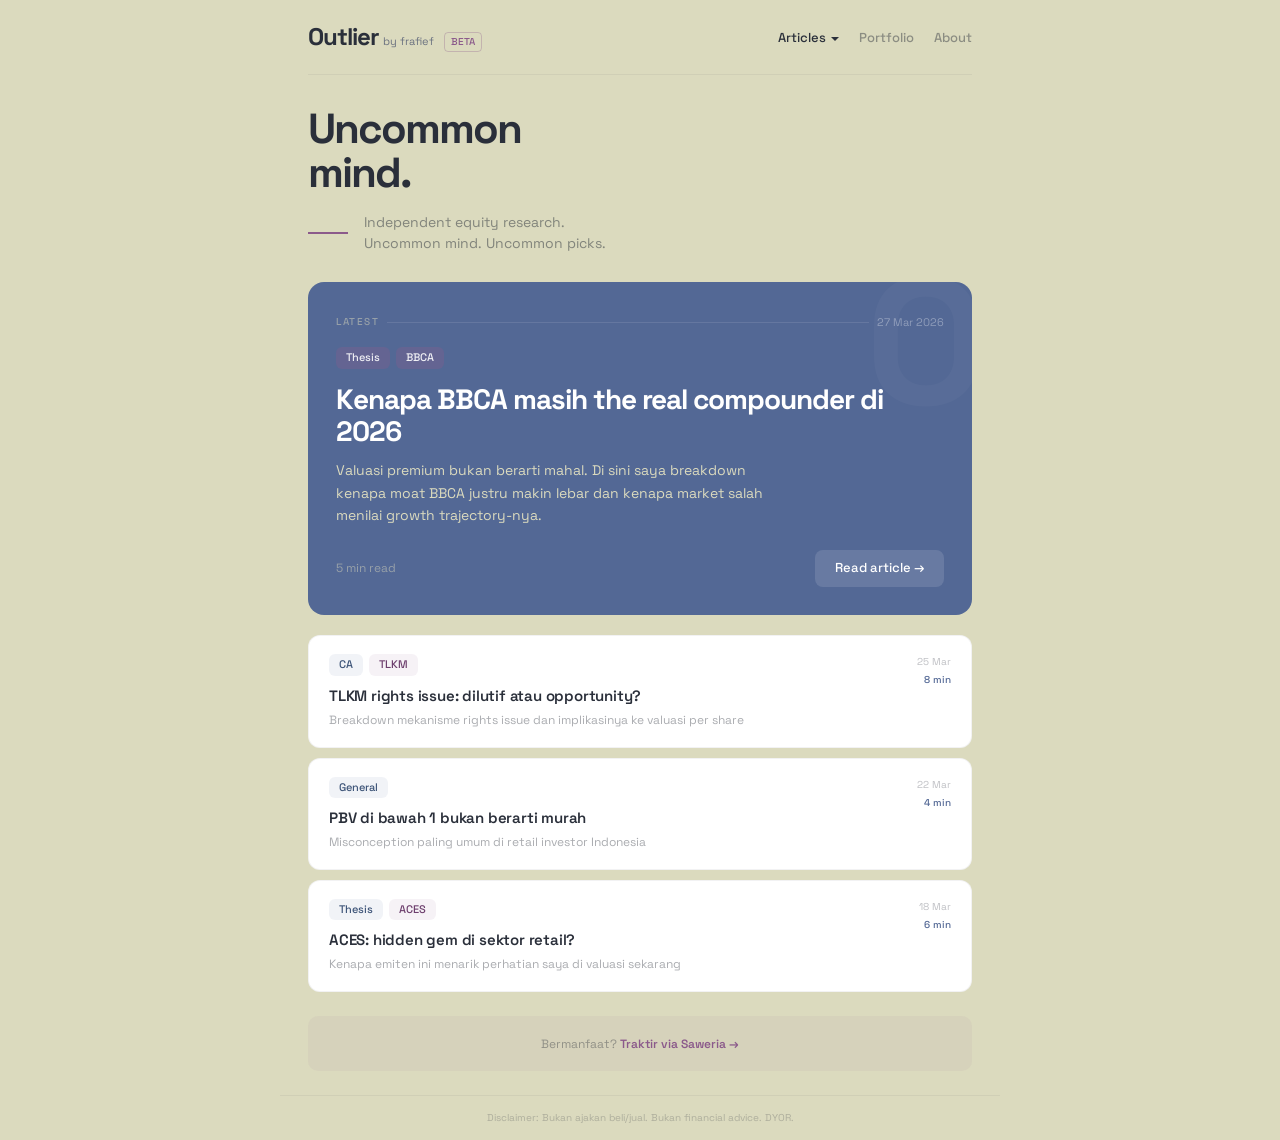
==== index.html @ f0b816c3 "first commit" ====
<!DOCTYPE html>
<html lang="id">
<head>
  <meta charset="UTF-8">
  <meta name="viewport" content="width=device-width, initial-scale=1.0">
  <title>Outlier by frafief — Uncommon mind. Uncommon picks.</title>
  <meta name="description" content="Independent equity research dari perspektif yang nggak mainstream. Thesis, analisa emiten, dan insight corporate action.">
  <meta property="og:title" content="Outlier by frafief">
  <meta property="og:description" content="Uncommon mind. Uncommon picks. Independent equity research.">
  <meta property="og:type" content="website">
  <link rel="stylesheet" href="assets/css/style.css">
  <!-- AdSense placeholder — uncomment after custom domain -->
  <!-- <script async src="https://pagead2.googlesyndication.com/pagead/js/adsbygoogle.js?client=ca-pub-XXXX" crossorigin="anonymous"></script> -->
</head>
<body>

  <!-- Navigation -->
  <nav class="nav">
    <div class="nav-inner">
      <a href="index.html" class="nav-logo">
        <span class="nav-logo-text">Outlier</span> <span class="nav-logo-sub">by frafief</span>
        <span class="nav-beta">BETA</span>
      </a>
      <button class="nav-hamburger" aria-label="Menu">
        <span></span><span></span><span></span>
      </button>
      <ul class="nav-links">
        <li class="nav-dropdown">
          <a href="articles/index.html" class="active">Articles</a>
          <ul class="dropdown-menu">
            <li><a href="articles/index.html?tag=thesis"><span class="tag-dot tag-dot--thesis"></span>Thesis</a></li>
            <li><a href="articles/index.html?tag=ca"><span class="tag-dot tag-dot--ca"></span>Corporate Action</a></li>
            <li><a href="articles/index.html?tag=general"><span class="tag-dot tag-dot--general"></span>General</a></li>
          </ul>
        </li>
        <li><a href="portfolio/">Portfolio</a></li>
        <li><a href="about.html">About</a></li>
      </ul>
    </div>
  </nav>

  <main class="container">

    <!-- Hero -->
    <section class="hero">
      <h1>Uncommon<br>mind.</h1>
      <div class="hero-sub">
        <div class="hero-line"></div>
        <p>Independent equity research.<br>Uncommon mind. Uncommon picks.</p>
      </div>
    </section>

    <!-- Featured Article -->
    <a href="articles/contoh-thesis-bbca.html" class="featured-card fade-up">
      <div class="featured-header">
        <span class="featured-label">Latest</span>
        <div class="featured-divider"></div>
        <span class="featured-date">27 Mar 2026</span>
      </div>
      <div class="featured-tags">
        <span class="tag">Thesis</span>
        <span class="tag">BBCA</span>
      </div>
      <h2>Kenapa BBCA masih the real compounder di 2026</h2>
      <p class="excerpt">Valuasi premium bukan berarti mahal. Di sini saya breakdown kenapa moat BBCA justru makin lebar dan kenapa market salah menilai growth trajectory-nya.</p>
      <div class="featured-footer">
        <span class="featured-meta">5 min read</span>
        <span class="featured-cta">Read article →</span>
      </div>
    </a>

    <!-- Article List -->
    <div class="articles-list">

      <a href="articles/contoh-ca-tlkm.html" class="article-card fade-up" data-tags="ca,tlkm">
        <div class="article-card-inner">
          <div class="article-card-content">
            <div class="tags">
              <span class="tag tag--category">CA</span>
              <span class="tag tag--emiten">TLKM</span>
            </div>
            <h3>TLKM rights issue: dilutif atau opportunity?</h3>
            <p class="excerpt">Breakdown mekanisme rights issue dan implikasinya ke valuasi per share</p>
          </div>
          <div class="article-card-meta">
            <span class="date">25 Mar</span>
            <span class="read-time">8 min</span>
          </div>
        </div>
      </a>

      <a href="articles/contoh-general-pbv.html" class="article-card fade-up" data-tags="general">
        <div class="article-card-inner">
          <div class="article-card-content">
            <div class="tags">
              <span class="tag tag--category">General</span>
            </div>
            <h3>PBV di bawah 1 bukan berarti murah</h3>
            <p class="excerpt">Misconception paling umum di retail investor Indonesia</p>
          </div>
          <div class="article-card-meta">
            <span class="date">22 Mar</span>
            <span class="read-time">4 min</span>
          </div>
        </div>
      </a>

      <a href="articles/contoh-thesis-aces.html" class="article-card fade-up" data-tags="thesis,aces">
        <div class="article-card-inner">
          <div class="article-card-content">
            <div class="tags">
              <span class="tag tag--category">Thesis</span>
              <span class="tag tag--emiten">ACES</span>
            </div>
            <h3>ACES: hidden gem di sektor retail?</h3>
            <p class="excerpt">Kenapa emiten ini menarik perhatian saya di valuasi sekarang</p>
          </div>
          <div class="article-card-meta">
            <span class="date">18 Mar</span>
            <span class="read-time">6 min</span>
          </div>
        </div>
      </a>

    </div>

    <!-- Saweria -->
    <div class="saweria-cta">
      <span>Bermanfaat? </span>
      <a href="https://saweria.co/frafief" target="_blank" rel="noopener">Traktir via Saweria →</a>
    </div>

  </main>

  <!-- Footer -->
  <footer class="footer container">
    <p>Disclaimer: Bukan ajakan beli/jual. Bukan financial advice. DYOR.</p>
  </footer>

  <script src="assets/js/main.js"></script>
</body>
</html>
---- assets/css/style.css ----
/* OUTLIER by frafief — Uncommon mind. Uncommon picks. */
@import url('https://fonts.googleapis.com/css2?family=Space+Grotesk:wght@400;500;600;700&display=swap');
:root{--ucla-blue:#536895;--pearl:#DBDABE;--magenta:#8B5A8B;--dark:#2a2f3a;--white:#fff;--off-white:#f5f4ee;--muted:#6b7280;--light-border:rgba(42,47,58,.06);--blue-tint:rgba(83,104,149,.08);--magenta-tint:rgba(139,90,139,.08);--blue-text:#3d5478;--magenta-text:#6d3f6d;--max-width:720px;--page-pad:28px;--font:'Space Grotesk',-apple-system,sans-serif}
*,*::before,*::after{box-sizing:border-box;margin:0;padding:0}
html{scroll-behavior:smooth;-webkit-font-smoothing:antialiased;-moz-osx-font-smoothing:grayscale}
body{font-family:var(--font);font-size:14px;line-height:1.6;color:var(--dark);background:var(--pearl);min-height:100vh}
a{color:inherit;text-decoration:none}
img{max-width:100%;display:block}
.container{max-width:var(--max-width);margin:0 auto;padding:0 var(--page-pad)}

/* NAV */
.nav{position:sticky;top:0;z-index:100;background:var(--pearl)}
.nav-inner{max-width:var(--max-width);margin:0 auto;padding:18px var(--page-pad);display:flex;justify-content:space-between;align-items:center}
.nav-logo{display:flex;align-items:baseline;gap:4px}
.nav-logo-text{font-weight:700;font-size:24px;letter-spacing:-1px;color:var(--dark)}
.nav-logo-sub{font-weight:400;font-size:11px;color:var(--muted)}
.nav-beta{font-size:10px;color:var(--magenta);font-weight:500;border:1px solid rgba(139,90,139,.3);padding:1px 6px;border-radius:4px;margin-left:6px}
.nav-links{display:flex;gap:20px;align-items:center;list-style:none}
.nav-links li{position:relative}
.nav-links a{font-size:13px;font-weight:500;color:rgba(42,47,58,.45);transition:color .2s}
.nav-links a:hover,.nav-links a.active{color:var(--dark)}
.nav-dropdown{position:relative}
.nav-dropdown>a{cursor:pointer}
.nav-dropdown>a::after{content:'';display:inline-block;width:0;height:0;border-left:4px solid transparent;border-right:4px solid transparent;border-top:4px solid currentColor;margin-left:5px;vertical-align:middle;transition:transform .2s}
.dropdown-menu{position:absolute;top:calc(100% + 8px);left:50%;transform:translateX(-50%) translateY(4px);background:var(--white);border:.5px solid var(--light-border);border-radius:10px;padding:6px;min-width:180px;opacity:0;visibility:hidden;transition:opacity .2s,visibility .2s,transform .2s;box-shadow:0 8px 24px rgba(42,47,58,.08);list-style:none}
.dropdown-menu li a{display:block;padding:8px 14px;font-size:13px;font-weight:500;color:var(--dark);border-radius:6px;transition:background .15s}
.dropdown-menu li a:hover{background:var(--off-white)}
.dropdown-menu li a .tag-dot{display:inline-block;width:6px;height:6px;border-radius:50%;margin-right:8px;vertical-align:middle}
.tag-dot--thesis{background:var(--ucla-blue)}
.tag-dot--ca{background:var(--magenta)}
.tag-dot--general{background:var(--muted)}
@media(min-width:769px){.nav-dropdown:hover .dropdown-menu{opacity:1;visibility:visible;transform:translateX(-50%) translateY(0)}.nav-dropdown:hover>a::after{transform:rotate(180deg)}}
.dropdown-menu.show{opacity:1;visibility:visible;transform:translateX(-50%) translateY(0)}
.nav-hamburger{display:none;background:none;border:none;cursor:pointer;padding:4px}
.nav-hamburger span{display:block;width:20px;height:2px;background:var(--dark);margin:4px 0;transition:all .3s;border-radius:1px}
@media(max-width:768px){.nav-hamburger{display:block}.nav-links{display:none;position:absolute;top:100%;left:0;right:0;background:var(--pearl);flex-direction:column;padding:12px var(--page-pad) 20px;gap:4px;border-bottom:1px solid rgba(42,47,58,.06)}.nav-links.open{display:flex}.nav-links a{font-size:15px;padding:8px 0}.dropdown-menu{position:static;transform:none;box-shadow:none;border:none;background:transparent;padding:0 0 0 12px;min-width:auto;opacity:0;visibility:hidden;max-height:0;overflow:hidden;transition:all .3s}.dropdown-menu.show{opacity:1;visibility:visible;max-height:200px;transform:none}.dropdown-menu li a{padding:6px 14px;font-size:14px}}

/* HERO */
.hero{padding:32px 0 28px;border-top:1px solid rgba(42,47,58,.06)}
.hero h1{font-size:42px;font-weight:700;line-height:1.05;letter-spacing:-2px;color:var(--dark);margin-bottom:16px}
.hero-sub{display:flex;gap:16px;align-items:center}
.hero-line{width:40px;height:2px;background:var(--magenta);flex-shrink:0}
.hero-sub p{font-size:14px;color:rgba(42,47,58,.5);line-height:1.5}

/* FEATURED CARD */
.featured-card{display:block;background:var(--ucla-blue);border-radius:16px;padding:32px 28px 28px;position:relative;overflow:hidden;margin-bottom:20px;transition:transform .2s;color:var(--white)}
.featured-card:hover{transform:translateY(-2px)}
.featured-card::before{content:'O';position:absolute;top:-30px;right:-15px;font-size:180px;font-weight:800;color:rgba(255,255,255,.03);line-height:1;pointer-events:none;z-index:0}
.featured-header{display:flex;align-items:center;gap:8px;margin-bottom:16px;position:relative;z-index:1}
.featured-label{font-size:10px;text-transform:uppercase;letter-spacing:1.5px;color:rgba(219,218,190,.5);font-weight:500}
.featured-divider{flex:1;height:.5px;background:rgba(255,255,255,.1)}
.featured-date{font-size:11px;color:rgba(255,255,255,.35)}
.featured-tags{display:flex;gap:6px;margin-bottom:14px;position:relative;z-index:1}
.featured-card h2{font-size:28px;font-weight:700;color:var(--white);letter-spacing:-1px;line-height:1.15;margin-bottom:12px;position:relative;z-index:1}
.featured-card .excerpt{font-size:14px;color:var(--pearl);line-height:1.6;margin-bottom:24px;max-width:440px;position:relative;z-index:1}
.featured-footer{display:flex;justify-content:space-between;align-items:center;position:relative;z-index:1}
.featured-meta{font-size:12px;color:rgba(219,218,190,.5)}
.featured-cta{background:rgba(255,255,255,.12);color:var(--white);padding:8px 20px;border-radius:8px;font-size:13px;font-weight:500;transition:background .2s}
.featured-cta:hover{background:rgba(255,255,255,.2)}

/* ARTICLE CARDS */
.articles-list{display:flex;flex-direction:column;gap:10px;margin-bottom:24px}
.article-card{display:block;background:var(--white);border-radius:12px;padding:18px 20px;border:.5px solid var(--light-border);transition:transform .2s,box-shadow .2s}
.article-card:hover{transform:translateY(-1px);box-shadow:0 4px 16px rgba(42,47,58,.06)}
.article-card-inner{display:flex;justify-content:space-between;align-items:flex-start}
.article-card-content{flex:1}
.article-card-meta{text-align:right;margin-left:16px;flex-shrink:0}
.article-card-meta .date{font-size:10px;color:rgba(42,47,58,.3);display:block}
.article-card-meta .read-time{font-size:10px;color:var(--ucla-blue);font-weight:500;display:block;margin-top:2px}
.article-card h3{font-size:15px;font-weight:600;letter-spacing:-.2px;color:var(--dark);margin-bottom:4px}
.article-card .excerpt{font-size:12px;color:rgba(42,47,58,.4);line-height:1.4}

/* TAGS */
.tags{display:flex;gap:6px;flex-wrap:wrap;margin-bottom:8px}
.tag{padding:2px 10px;border-radius:6px;font-size:11px;font-weight:500;display:inline-block}
.tag--category{background:var(--blue-tint);color:var(--blue-text)}
.tag--emiten{background:var(--magenta-tint);color:var(--magenta-text)}
.featured-card .tag{background:rgba(139,90,139,.3);color:rgba(255,255,255,.9)}
.tag--wp{background:var(--ucla-blue);color:var(--white);font-size:10px;letter-spacing:.3px}

/* TAG FILTER */
.tag-filter{display:flex;gap:6px;flex-wrap:wrap;margin-bottom:24px}
.tag-filter-btn{background:var(--white);color:var(--ucla-blue);padding:6px 16px;border-radius:8px;font-size:12px;font-weight:500;border:1px solid rgba(83,104,149,.15);cursor:pointer;font-family:var(--font);transition:all .2s}
.tag-filter-btn:hover,.tag-filter-btn.active{background:var(--ucla-blue);color:var(--white);border-color:var(--ucla-blue)}
.tag-filter-btn--emiten{color:var(--magenta);border-color:rgba(139,90,139,.15)}
.tag-filter-btn--emiten:hover,.tag-filter-btn--emiten.active{background:var(--magenta);color:var(--white);border-color:var(--magenta)}

/* SAWERIA */
.saweria-cta{background:rgba(139,90,139,.06);border-radius:10px;text-align:center;padding:16px;margin-bottom:24px}
.saweria-cta span{font-size:12px;color:rgba(42,47,58,.4)}
.saweria-cta a{font-size:12px;color:var(--magenta);font-weight:600;transition:opacity .2s}
.saweria-cta a:hover{opacity:.7}

/* FOOTER */
.footer{padding:14px 0;border-top:1px solid rgba(42,47,58,.06);text-align:center;margin-top:20px}
.footer p{font-size:10px;color:rgba(42,47,58,.25)}

/* ARTICLE PAGE */
.article-page{padding:32px 0}
.article-page header{margin-bottom:32px}
.article-page header h1{font-size:32px;font-weight:700;letter-spacing:-1.2px;line-height:1.15;color:var(--dark);margin-bottom:12px}
.article-page .meta{font-size:12px;color:var(--muted)}
.article-page .content{font-size:16px;line-height:1.75;color:var(--dark)}
.article-page .content h2{font-size:22px;font-weight:700;letter-spacing:-.5px;margin:40px 0 16px;color:var(--dark)}
.article-page .content h3{font-size:18px;font-weight:600;letter-spacing:-.3px;margin:32px 0 12px;color:var(--dark)}
.article-page .content p{margin-bottom:20px}
.article-page .content strong{font-weight:600}
.article-page .content blockquote{border-left:3px solid var(--magenta);padding:12px 20px;margin:24px 0;background:rgba(139,90,139,.04);border-radius:0 8px 8px 0;font-style:italic;color:rgba(42,47,58,.7)}
.article-page .content ul,.article-page .content ol{margin:16px 0;padding-left:24px}
.article-page .content li{margin-bottom:8px}
.article-page .content code{background:var(--off-white);padding:2px 6px;border-radius:4px;font-size:14px;font-family:'SF Mono','Fira Code',monospace}
.article-page .content pre{background:var(--dark);color:var(--pearl);padding:20px;border-radius:10px;overflow-x:auto;margin:24px 0;font-size:13px;line-height:1.5}
.article-page .content pre code{background:none;padding:0;color:inherit}
.article-page .content table{width:100%;border-collapse:collapse;margin:24px 0;font-size:14px}
.article-page .content th{background:var(--off-white);font-weight:600;text-align:left;padding:10px 14px;border-bottom:2px solid rgba(42,47,58,.1)}
.article-page .content td{padding:10px 14px;border-bottom:1px solid rgba(42,47,58,.06)}
.data-box{background:var(--white);border:.5px solid var(--light-border);border-radius:12px;padding:20px;margin:24px 0}
.data-box .label{font-size:12px;color:var(--muted);text-transform:uppercase;letter-spacing:.5px;margin-bottom:4px}
.data-box .value{font-size:28px;font-weight:700;color:var(--dark);letter-spacing:-1px}
.data-box .note{font-size:12px;color:var(--muted);margin-top:4px}
.verdict-box{background:var(--ucla-blue);border-radius:12px;padding:24px;margin:32px 0;color:var(--white)}
.verdict-box h3{color:var(--white)!important;margin-top:0!important;margin-bottom:8px!important}
.verdict-box p{color:var(--pearl)}

/* ABOUT */
.about-page{padding:32px 0}
.about-page h1{font-size:32px;font-weight:700;letter-spacing:-1.2px;margin-bottom:8px}
.about-page .subtitle{font-size:14px;color:var(--muted);margin-bottom:32px}
.about-page h2{font-size:20px;font-weight:700;letter-spacing:-.5px;margin:32px 0 12px;color:var(--dark)}
.about-page p{font-size:15px;line-height:1.7;color:var(--dark);margin-bottom:16px}
.disclaimer-box{background:var(--white);border:.5px solid var(--light-border);border-radius:12px;padding:24px;margin-top:32px}
.disclaimer-box h3{font-size:14px;font-weight:600;color:var(--dark);margin-bottom:8px}
.disclaimer-box p{font-size:13px;color:var(--muted);line-height:1.6}

/* ANIMATIONS */
@keyframes fadeUp{from{opacity:0;transform:translateY(12px)}to{opacity:1;transform:translateY(0)}}
.fade-up{animation:fadeUp .5s ease forwards;opacity:0}
.fade-up:nth-child(1){animation-delay:.05s}
.fade-up:nth-child(2){animation-delay:.1s}
.fade-up:nth-child(3){animation-delay:.15s}
.fade-up:nth-child(4){animation-delay:.2s}
.fade-up:nth-child(5){animation-delay:.25s}
.sr-only{position:absolute;width:1px;height:1px;overflow:hidden;clip:rect(0,0,0,0);white-space:nowrap}
.article-card.hidden{display:none}

/* RESPONSIVE */
@media(max-width:640px){:root{--page-pad:20px}.hero h1{font-size:32px;letter-spacing:-1.5px}.featured-card{padding:24px 20px 20px}.featured-card h2{font-size:22px}.featured-card .excerpt{font-size:13px}.article-page header h1{font-size:26px}.article-page .content{font-size:15px}}
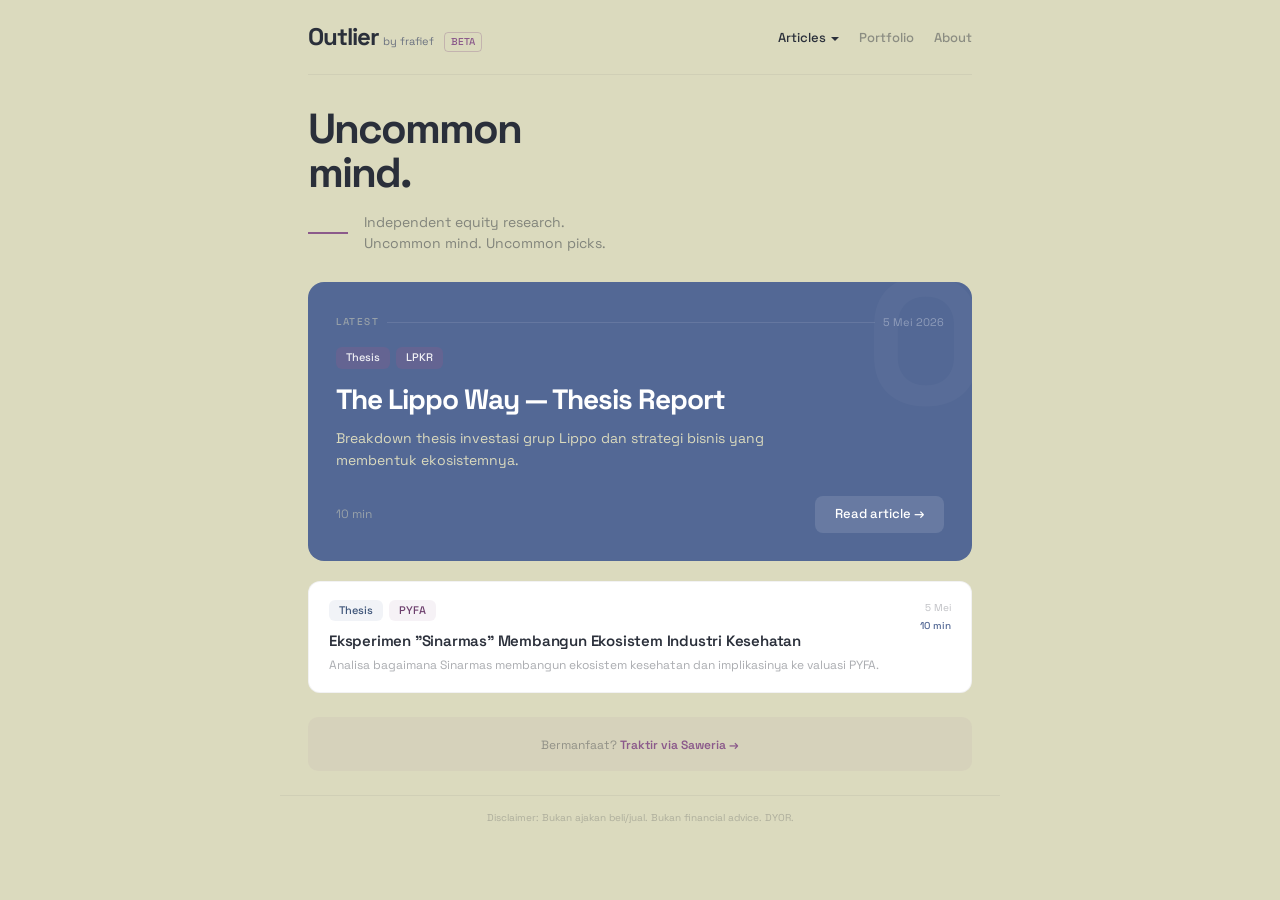
==== commit c2dbeaff: "add nav to articles, setup github actions, auto articles.json" ====
--- a/index.html
+++ b/index.html
@@ -50,79 +50,11 @@
       </div>
     </section>
 
-    <!-- Featured Article -->
-    <a href="articles/contoh-thesis-bbca.html" class="featured-card fade-up">
-      <div class="featured-header">
-        <span class="featured-label">Latest</span>
-        <div class="featured-divider"></div>
-        <span class="featured-date">27 Mar 2026</span>
-      </div>
-      <div class="featured-tags">
-        <span class="tag">Thesis</span>
-        <span class="tag">BBCA</span>
-      </div>
-      <h2>Kenapa BBCA masih the real compounder di 2026</h2>
-      <p class="excerpt">Valuasi premium bukan berarti mahal. Di sini saya breakdown kenapa moat BBCA justru makin lebar dan kenapa market salah menilai growth trajectory-nya.</p>
-      <div class="featured-footer">
-        <span class="featured-meta">5 min read</span>
-        <span class="featured-cta">Read article →</span>
-      </div>
-    </a>
+    <!-- Featured Article (auto dari articles.json) -->
+    <div id="featured-card-wrapper"></div>
 
-    <!-- Article List -->
-    <div class="articles-list">
-
-      <a href="articles/contoh-ca-tlkm.html" class="article-card fade-up" data-tags="ca,tlkm">
-        <div class="article-card-inner">
-          <div class="article-card-content">
-            <div class="tags">
-              <span class="tag tag--category">CA</span>
-              <span class="tag tag--emiten">TLKM</span>
-            </div>
-            <h3>TLKM rights issue: dilutif atau opportunity?</h3>
-            <p class="excerpt">Breakdown mekanisme rights issue dan implikasinya ke valuasi per share</p>
-          </div>
-          <div class="article-card-meta">
-            <span class="date">25 Mar</span>
-            <span class="read-time">8 min</span>
-          </div>
-        </div>
-      </a>
-
-      <a href="articles/contoh-general-pbv.html" class="article-card fade-up" data-tags="general">
-        <div class="article-card-inner">
-          <div class="article-card-content">
-            <div class="tags">
-              <span class="tag tag--category">General</span>
-            </div>
-            <h3>PBV di bawah 1 bukan berarti murah</h3>
-            <p class="excerpt">Misconception paling umum di retail investor Indonesia</p>
-          </div>
-          <div class="article-card-meta">
-            <span class="date">22 Mar</span>
-            <span class="read-time">4 min</span>
-          </div>
-        </div>
-      </a>
-
-      <a href="articles/contoh-thesis-aces.html" class="article-card fade-up" data-tags="thesis,aces">
-        <div class="article-card-inner">
-          <div class="article-card-content">
-            <div class="tags">
-              <span class="tag tag--category">Thesis</span>
-              <span class="tag tag--emiten">ACES</span>
-            </div>
-            <h3>ACES: hidden gem di sektor retail?</h3>
-            <p class="excerpt">Kenapa emiten ini menarik perhatian saya di valuasi sekarang</p>
-          </div>
-          <div class="article-card-meta">
-            <span class="date">18 Mar</span>
-            <span class="read-time">6 min</span>
-          </div>
-        </div>
-      </a>
-
-    </div>
+    <!-- Article List (auto dari articles.json) -->
+    <div class="articles-list" id="home-articles-list"></div>
 
     <!-- Saweria -->
     <div class="saweria-cta">
@@ -138,5 +70,73 @@
   </footer>
 
   <script src="assets/js/main.js"></script>
+  <script>
+    const MONTHS = ["Jan","Feb","Mar","Apr","Mei","Jun","Jul","Agu","Sep","Okt","Nov","Des"];
+
+    function formatDate(dateStr) {
+      const d = new Date(dateStr);
+      return d.getDate() + " " + MONTHS[d.getMonth()] + " " + d.getFullYear();
+    }
+
+    function formatDateShort(dateStr) {
+      const d = new Date(dateStr);
+      return d.getDate() + " " + MONTHS[d.getMonth()];
+    }
+
+    fetch("articles/articles.json")
+      .then(r => r.json())
+      .then(articles => {
+        if (!articles.length) return;
+
+        // Featured = artikel terbaru
+        const featured = articles[0];
+        document.getElementById("featured-card-wrapper").innerHTML = `
+          <a href="articles/${featured.file}" class="featured-card fade-up">
+            <div class="featured-header">
+              <span class="featured-label">Latest</span>
+              <div class="featured-divider"></div>
+              <span class="featured-date">${formatDate(featured.date)}</span>
+            </div>
+            <div class="featured-tags">
+              <span class="tag">${featured.tag.charAt(0).toUpperCase() + featured.tag.slice(1)}</span>
+              ${featured.emiten ? `<span class="tag">${featured.emiten}</span>` : ""}
+            </div>
+            <h2>${featured.title}</h2>
+            ${featured.excerpt ? `<p class="excerpt">${featured.excerpt}</p>` : ""}
+            <div class="featured-footer">
+              <span class="featured-meta">${featured.readtime || ""}</span>
+              <span class="featured-cta">Read article →</span>
+            </div>
+          </a>
+        `;
+
+        // Artikel lainnya (selain featured)
+        const rest = articles.slice(1);
+        if (rest.length === 0) return;
+
+        document.getElementById("home-articles-list").innerHTML = rest.map(a => `
+          <a href="articles/${a.file}" class="article-card fade-up">
+            <div class="article-card-inner">
+              <div class="article-card-content">
+                <div class="tags">
+                  <span class="tag tag--category">${a.tag.charAt(0).toUpperCase() + a.tag.slice(1)}</span>
+                  ${a.emiten ? `<span class="tag tag--emiten">${a.emiten}</span>` : ""}
+                </div>
+                <h3>${a.title}</h3>
+                ${a.excerpt ? `<p class="excerpt">${a.excerpt}</p>` : ""}
+              </div>
+              <div class="article-card-meta">
+                <span class="date">${formatDateShort(a.date)}</span>
+                <span class="read-time">${a.readtime || ""}</span>
+              </div>
+            </div>
+          </a>
+        `).join("");
+      })
+      .catch(() => {
+        document.getElementById("featured-card-wrapper").innerHTML = "";
+        document.getElementById("home-articles-list").innerHTML = "";
+      });
+  </script>
 </body>
 </html>
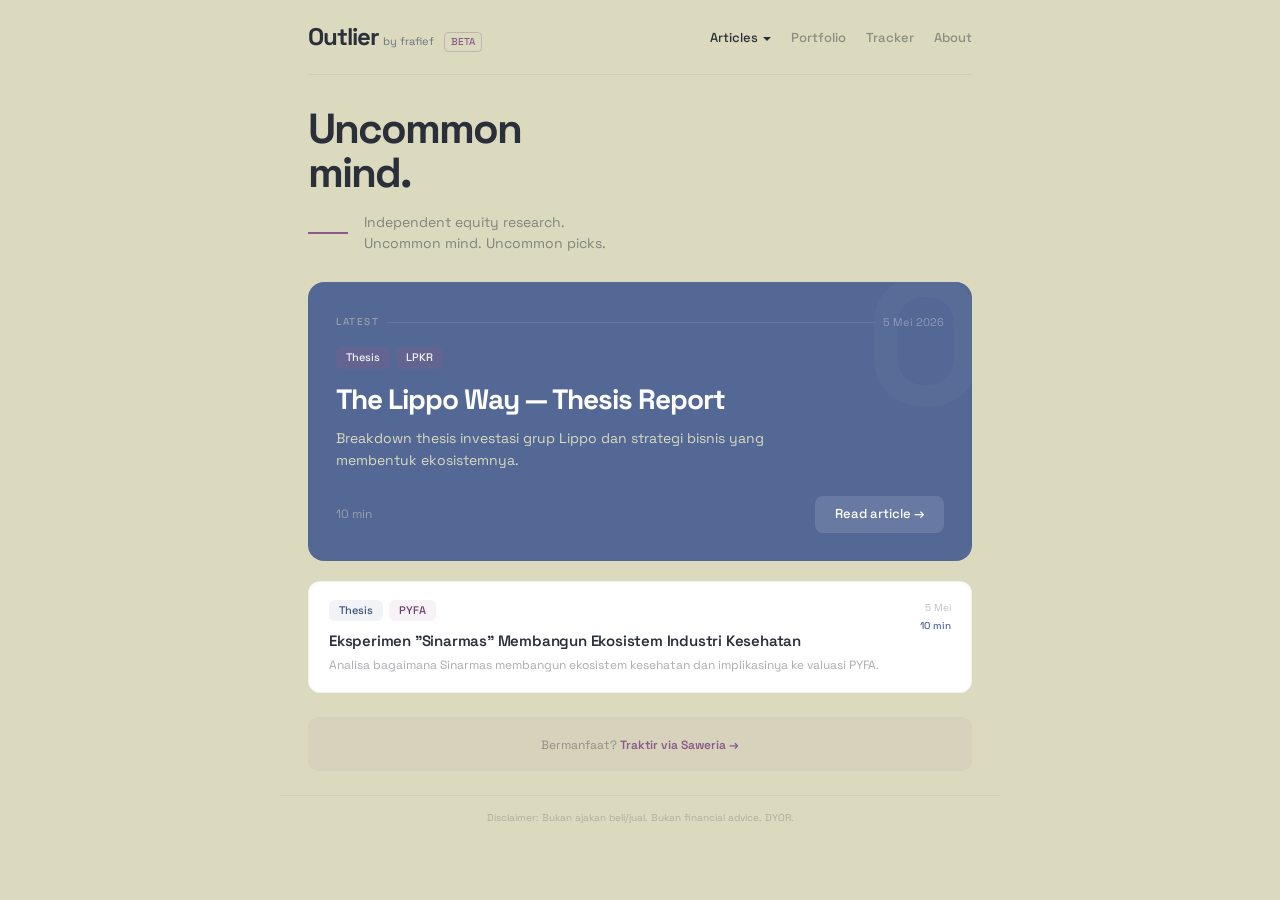
==== commit 00d6191e: "add tracker page, data folder, manifest workflow, nav tracker link" ====
--- a/index.html
+++ b/index.html
@@ -34,6 +34,7 @@
           </ul>
         </li>
         <li><a href="portfolio/">Portfolio</a></li>
+        <li><a href="portfolio/tracker.html">Tracker</a></li>
         <li><a href="about.html">About</a></li>
       </ul>
     </div>
